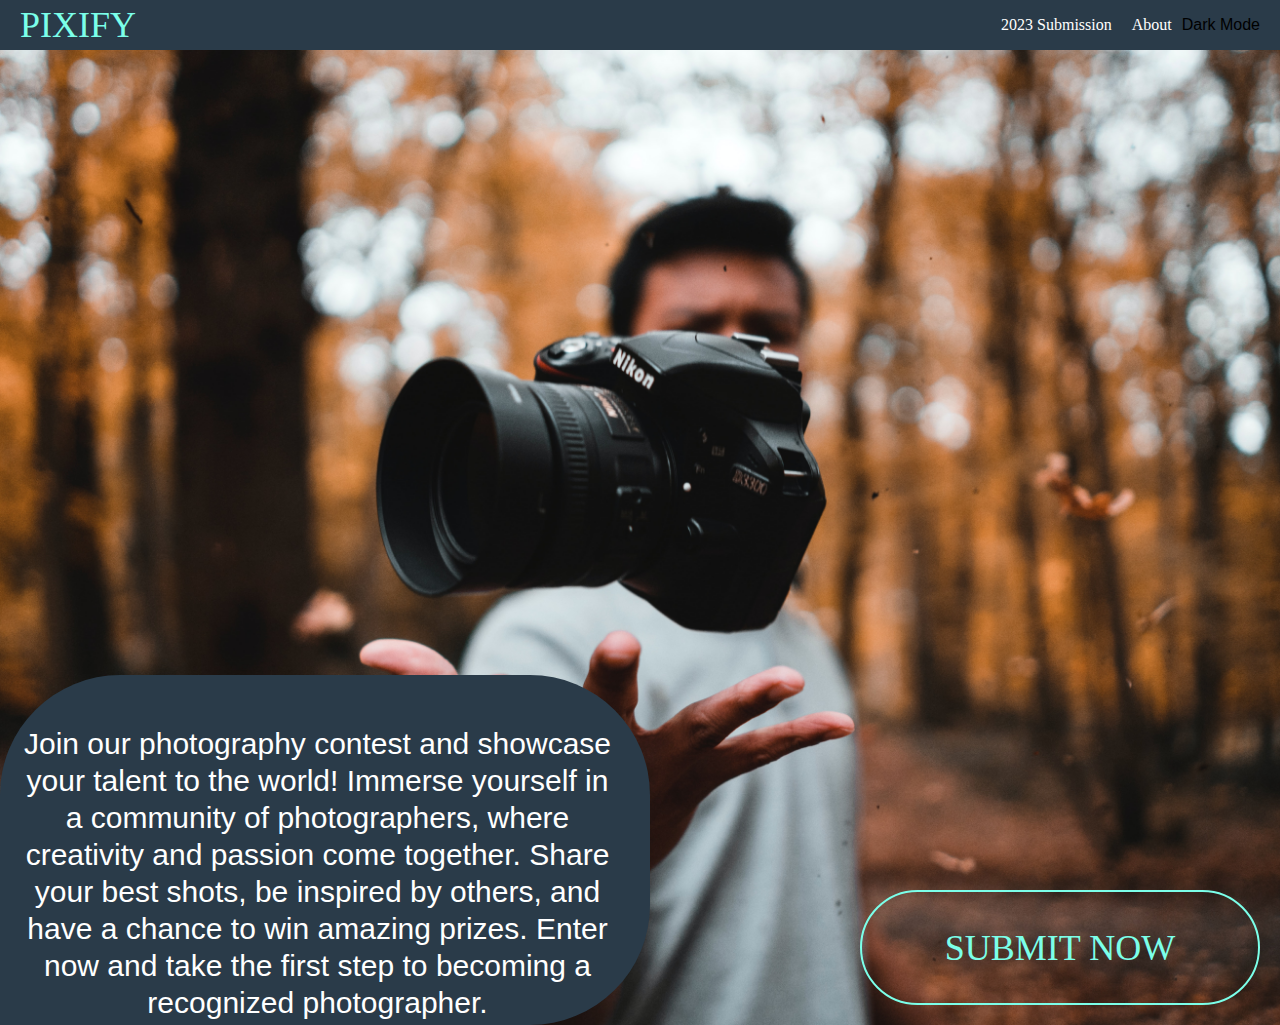
==== index.html @ b14d39e4 "latest modify" ====
<!DOCTYPE html>
<html lang="en">
<head>
    <meta charset="UTF-8">
    <meta http-equiv="X-UA-Compatible" content="IE=edge">
    <meta name="viewport" content="width=device-width, initial-scale=1.0">
    <link rel="stylesheet" href="./css/style.css">
    <title>pixify</title>
</head>
<body>
    <div class="banner">
        <h1>PIXIFY</h1>
        <div class="nav-bar">
            <a href="submission.html">2023 Submission</a>
            <a href="about.html">About</a>
            <p id="dark-mode-btn">Dark Mode</p>
        </div>
    </div>

    <div class="main-background">
        <p>
            Join our photography contest and showcase your talent to the world! 
            Immerse yourself in a community of photographers, where creativity and passion come together. 
            Share your best shots, be inspired by others, and have a chance to win amazing prizes. 
            Enter now and take the first step to becoming a recognized photographer.
        </p>
     <a href="slide.html"><button>SUBMIT NOW</button></a>
    </div>
</body>
</html>
---- css/style.css ----
/** html, body, div, span, applet, object, iframe,
h1, h2, h3, h4, h5, h6, p, blockquote, pre,
a, abbr, acronym, address, big, cite, code,
del, dfn, em, img, ins, kbd, q, s, samp,
small, strike, strong, sub, sup, tt, var,
b, u, i, center,
dl, dt, dd, ol, ul, li,
fieldset, form, label, legend,
table, caption, tbody, tfoot, thead, tr, th, td,
article, aside, canvas, details, embed, 
figure, figcaption, footer, header, hgroup, 
menu, nav, output, ruby, section, summary,
time, mark, audio, video {
	margin: 0;
	padding: 0;
	border: 0;
	font-size: 100%;
	font-family: inherit;
    vertical-align: baseline;
}
/* HTML5 display-role reset for older browsers */
/** article, aside, details, figcaption, figure, 
footer, header, hgroup, menu, nav, section {
	display: block;
}

body {
	line-height: 1;
    background-color: var(--background);
    font-family: 'Montserrat';

}
ol, ul {
	list-style: none;
}
blockquote, q {
	quotes: none;
}
blockquote:before, blockquote:after,
q:before, q:after {
	content: '';
	content: none;
}
table {
	border-collapse: collapse;
	border-spacing: 0;
}
**/
:root{
    --darkblue: #2A3B49;
    --fontwhite: #FFFFFF;
    --blueish: #7BFFE9;
}


*{
    margin:0;
    padding:0;
    box-sizing: border-box;
    font-family: 'Inter', sans-serif;
}
a{
   text-decoration: none;
}
@font-face {
    font-family: 'Montserrat';
    src: url(fonts/Montserrat-VariableFont_wght.ttf);
}



.banner{
    
    height: 50px;
    display: flex;
    justify-content: space-between;
    align-items: center;
    background-color: var(--darkblue)

}
.banner h1{
    color:var(--blueish);
    font-family: 'Montserrat';
    font-size: 36px;
    line-height: 44px;
    font-weight: 400;
    margin-left: 20px;
}

.nav-bar {
    margin-right: 20px;
    display: flex;
    justify-content: space-evenly;
}
.nav-bar a{
    text-decoration: none;
    color: var(--fontwhite);
    font-size: 16px;
    font-family: 'Montserrat';
    margin: 0 10px;
}


.main-background{
    background-image: url(/assets/homepage.jpg);
    background-repeat: no-repeat;
    background-size: cover;
    background-position: center;
    position: absolute;
    width: 100%;
    height: 975px;
    display: flex;
    justify-content: space-between;
    align-items: flex-end;
}

.main-background p{
    background-color: var(--darkblue);
    color: var(--fontwhite);
    font-size: 30px;
    line-height: 37px;
    font-weight: 400;
    text-align: center;
    width: 650px;
    height: 350px;
    flex-wrap: wrap;
    padding: 50px 35px 50px 20px;
    margin-top: 20px;
    border-radius: 120px  120px 120px 0;
    
}

.main-background button{
    width: 400px;
    height: 115px;
    font-family:'Montserrat';
    font-size: 36px;
    line-height: 44px;
    color: var(--blueish);
    border: 2px solid var(--blueish);
    border-radius: 80px;
    background-color: transparent;
    margin: 0 20px 20px 0;
    
}
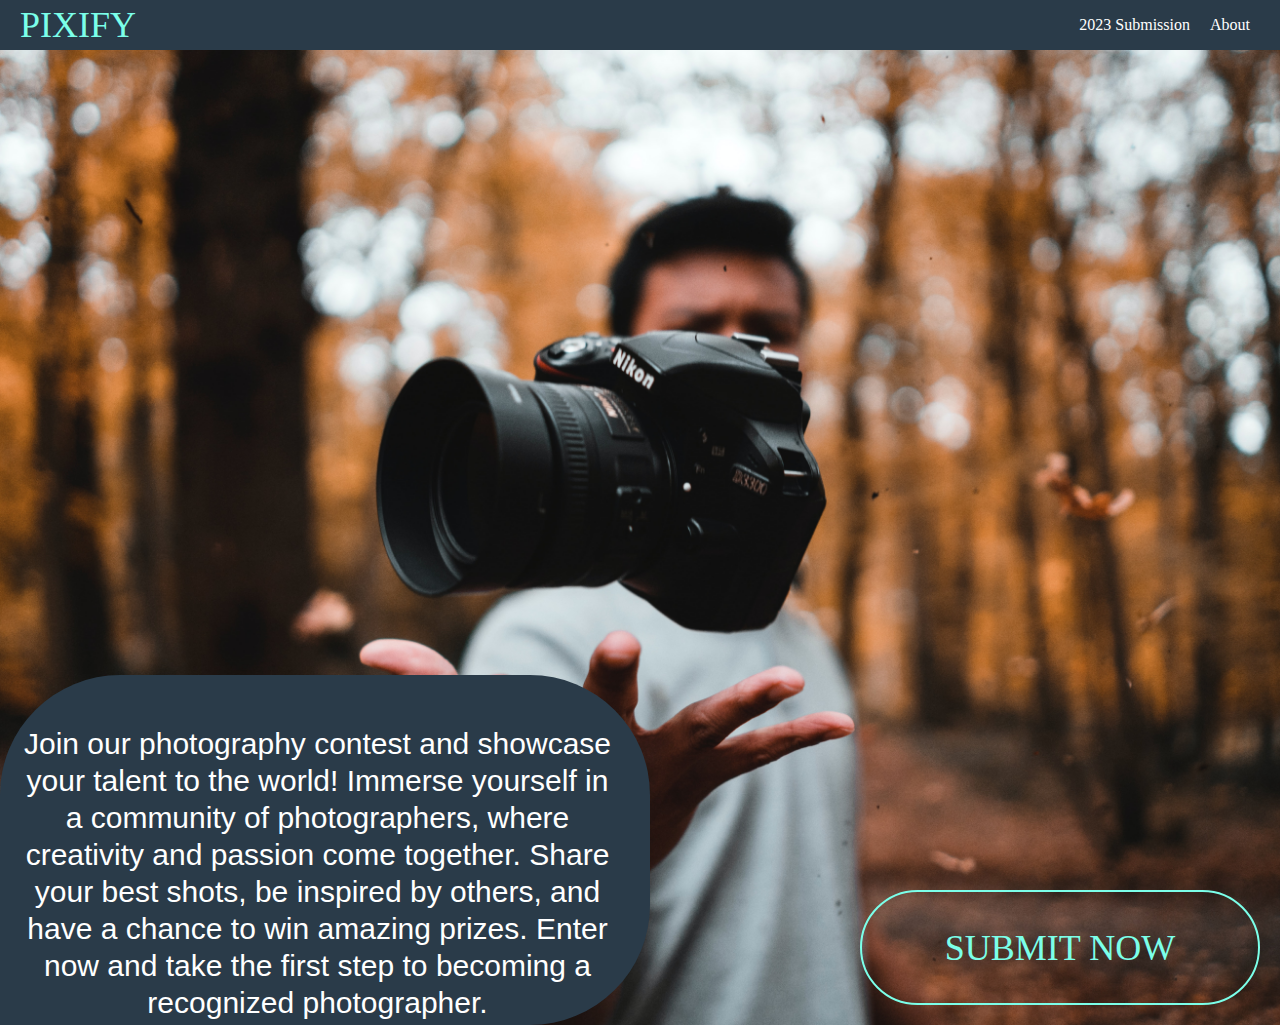
==== commit 0f1fc030: "updated" ====
--- a/index.html
+++ b/index.html
@@ -13,7 +13,6 @@
         <div class="nav-bar">
             <a href="submission.html">2023 Submission</a>
             <a href="about.html">About</a>
-            <p id="dark-mode-btn">Dark Mode</p>
         </div>
     </div>
 
